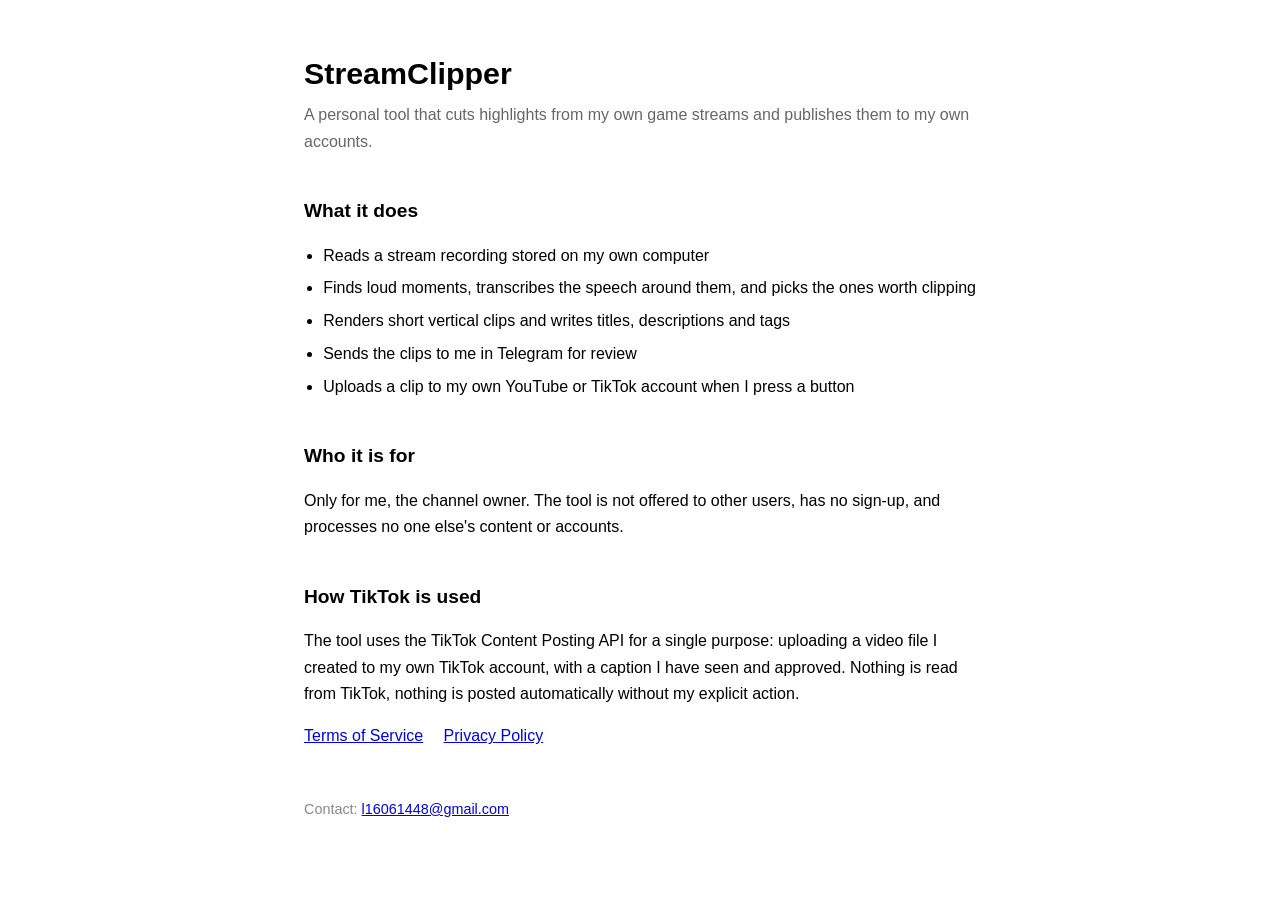
==== index.html @ c7001946 "StreamClipper: сторінки застосунку, умови й політика приватності" ====
<!DOCTYPE html>
<html lang="uk">
<head>
<meta charset="utf-8">
<meta name="viewport" content="width=device-width, initial-scale=1">
<title>StreamClipper</title>
<style>
  :root { color-scheme: light dark; }
  body { max-width: 42rem; margin: 3rem auto; padding: 0 1.25rem;
         font: 16px/1.65 -apple-system, BlinkMacSystemFont, "Segoe UI", sans-serif; }
  h1 { font-size: 1.9rem; margin-bottom: .25rem; }
  .lead { color: #666; margin-top: 0; }
  h2 { margin-top: 2.5rem; font-size: 1.2rem; }
  ul { padding-left: 1.2rem; }
  li { margin: .4rem 0; }
  nav a { margin-right: 1rem; }
  footer { margin-top: 3rem; color: #888; font-size: .9rem; }
</style>
</head>
<body>
<h1>StreamClipper</h1>
<p class="lead">A personal tool that cuts highlights from my own game streams
and publishes them to my own accounts.</p>

<h2>What it does</h2>
<ul>
  <li>Reads a stream recording stored on my own computer</li>
  <li>Finds loud moments, transcribes the speech around them, and picks the
      ones worth clipping</li>
  <li>Renders short vertical clips and writes titles, descriptions and tags</li>
  <li>Sends the clips to me in Telegram for review</li>
  <li>Uploads a clip to my own YouTube or TikTok account when I press a button</li>
</ul>

<h2>Who it is for</h2>
<p>Only for me, the channel owner. The tool is not offered to other users, has
no sign-up, and processes no one else's content or accounts.</p>

<h2>How TikTok is used</h2>
<p>The tool uses the TikTok Content Posting API for a single purpose: uploading
a video file I created to my own TikTok account, with a caption I have seen and
approved. Nothing is read from TikTok, nothing is posted automatically without
my explicit action.</p>

<nav>
  <a href="terms.html">Terms of Service</a>
  <a href="privacy.html">Privacy Policy</a>
</nav>

<footer>Contact: <a href="mailto:l16061448@gmail.com">l16061448@gmail.com</a></footer>
</body>
</html>
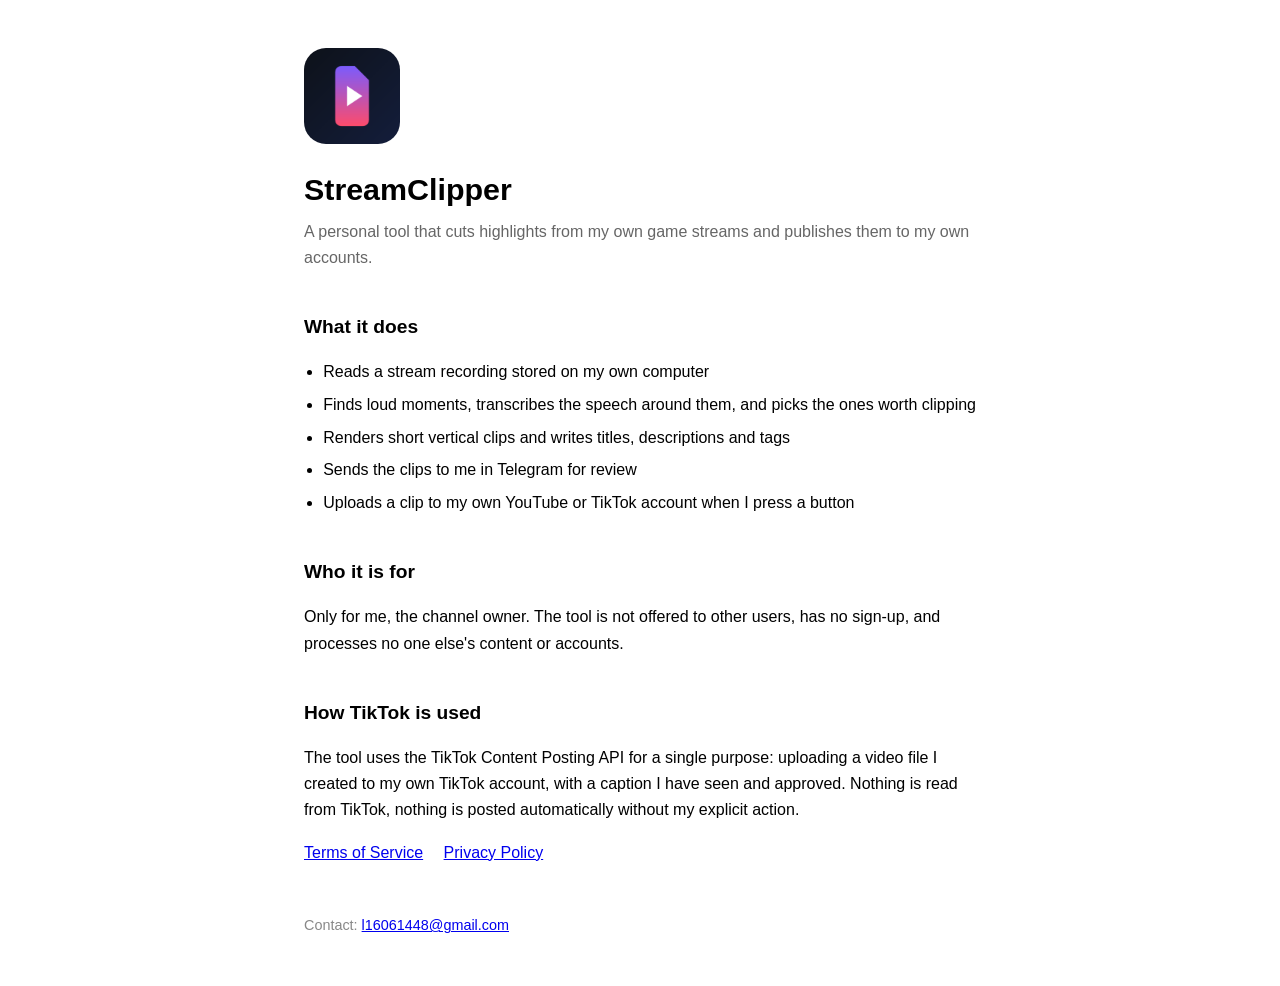
==== commit 06ad6df1: "Лого на сайті: іконка вкладки й зображення на головній" ====
--- a/index.html
+++ b/index.html
@@ -3,12 +3,15 @@
 <head>
 <meta charset="utf-8">
 <meta name="viewport" content="width=device-width, initial-scale=1">
+<link rel="icon" type="image/png" href="logo.png">
 <title>StreamClipper</title>
 <style>
   :root { color-scheme: light dark; }
   body { max-width: 42rem; margin: 3rem auto; padding: 0 1.25rem;
          font: 16px/1.65 -apple-system, BlinkMacSystemFont, "Segoe UI", sans-serif; }
   h1 { font-size: 1.9rem; margin-bottom: .25rem; }
+  .logo { width: 96px; height: 96px; border-radius: 22px; display: block;
+          margin-bottom: 1.25rem; }
   .lead { color: #666; margin-top: 0; }
   h2 { margin-top: 2.5rem; font-size: 1.2rem; }
   ul { padding-left: 1.2rem; }
@@ -18,6 +21,7 @@
 </style>
 </head>
 <body>
+<img class="logo" src="logo.png" alt="StreamClipper">
 <h1>StreamClipper</h1>
 <p class="lead">A personal tool that cuts highlights from my own game streams
 and publishes them to my own accounts.</p>
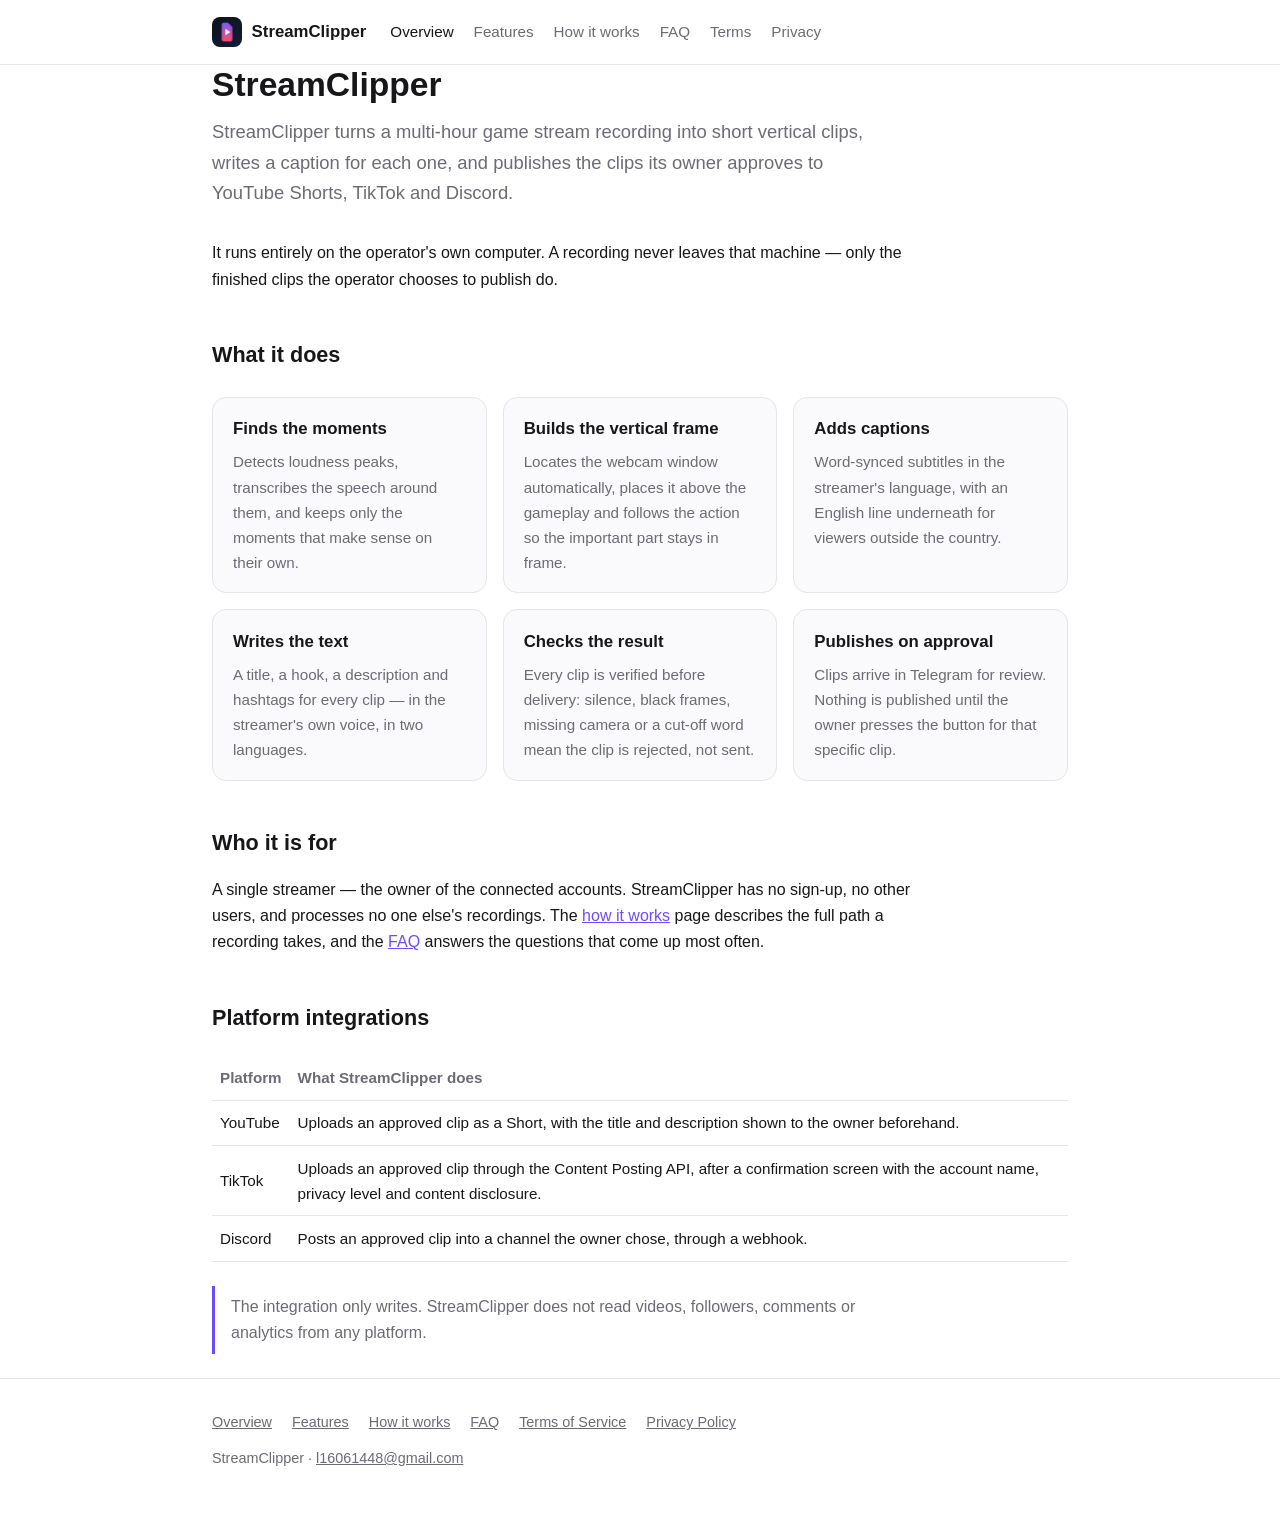
==== commit 51b20897: "Повноцінний сайт: розділи Features, How it works, FAQ; спільний вигляд" ====
--- a/index.html
+++ b/index.html
@@ -1,56 +1,103 @@
 <!DOCTYPE html>
-<html lang="uk">
+<html lang="en">
 <head>
 <meta charset="utf-8">
 <meta name="viewport" content="width=device-width, initial-scale=1">
 <link rel="icon" type="image/png" href="logo.png">
+<link rel="stylesheet" href="style.css">
 <title>StreamClipper</title>
-<style>
-  :root { color-scheme: light dark; }
-  body { max-width: 42rem; margin: 3rem auto; padding: 0 1.25rem;
-         font: 16px/1.65 -apple-system, BlinkMacSystemFont, "Segoe UI", sans-serif; }
-  h1 { font-size: 1.9rem; margin-bottom: .25rem; }
-  .logo { width: 96px; height: 96px; border-radius: 22px; display: block;
-          margin-bottom: 1.25rem; }
-  .lead { color: #666; margin-top: 0; }
-  h2 { margin-top: 2.5rem; font-size: 1.2rem; }
-  ul { padding-left: 1.2rem; }
-  li { margin: .4rem 0; }
-  nav a { margin-right: 1rem; }
-  footer { margin-top: 3rem; color: #888; font-size: .9rem; }
-</style>
+<meta name="description" content="StreamClipper turns long game stream recordings into short vertical clips and publishes the approved ones to YouTube Shorts, TikTok and Discord.">
 </head>
 <body>
-<img class="logo" src="logo.png" alt="StreamClipper">
-<h1>StreamClipper</h1>
-<p class="lead">A personal tool that cuts highlights from my own game streams
-and publishes them to my own accounts.</p>
 
-<h2>What it does</h2>
-<ul>
-  <li>Reads a stream recording stored on my own computer</li>
-  <li>Finds loud moments, transcribes the speech around them, and picks the
-      ones worth clipping</li>
-  <li>Renders short vertical clips and writes titles, descriptions and tags</li>
-  <li>Sends the clips to me in Telegram for review</li>
-  <li>Uploads a clip to my own YouTube or TikTok account when I press a button</li>
-</ul>
+<header class="top">
+  <div class="wrap">
+    <a class="brand" href="index.html"><img src="logo.png" alt="">StreamClipper</a>
+    <nav class="main">
+      <a href="index.html" aria-current="page">Overview</a>
+      <a href="features.html">Features</a>
+      <a href="how-it-works.html">How it works</a>
+      <a href="faq.html">FAQ</a>
+      <a href="terms.html">Terms</a>
+      <a href="privacy.html">Privacy</a>
+    </nav>
+  </div>
+</header>
 
-<h2>Who it is for</h2>
-<p>Only for me, the channel owner. The tool is not offered to other users, has
-no sign-up, and processes no one else's content or accounts.</p>
+<main class="wrap">
+  <h1>StreamClipper</h1>
+  <p class="lead">StreamClipper turns a multi-hour game stream recording into
+  short vertical clips, writes a caption for each one, and publishes the clips
+  its owner approves to YouTube Shorts, TikTok and Discord.</p>
 
-<h2>How TikTok is used</h2>
-<p>The tool uses the TikTok Content Posting API for a single purpose: uploading
-a video file I created to my own TikTok account, with a caption I have seen and
-approved. Nothing is read from TikTok, nothing is posted automatically without
-my explicit action.</p>
+  <p>It runs entirely on the operator's own computer. A recording never leaves
+  that machine — only the finished clips the operator chooses to publish do.</p>
 
-<nav>
-  <a href="terms.html">Terms of Service</a>
-  <a href="privacy.html">Privacy Policy</a>
-</nav>
+  <h2>What it does</h2>
+  <div class="grid">
+    <div class="card">
+      <h3>Finds the moments</h3>
+      <p>Detects loudness peaks, transcribes the speech around them, and keeps
+      only the moments that make sense on their own.</p>
+    </div>
+    <div class="card">
+      <h3>Builds the vertical frame</h3>
+      <p>Locates the webcam window automatically, places it above the gameplay
+      and follows the action so the important part stays in frame.</p>
+    </div>
+    <div class="card">
+      <h3>Adds captions</h3>
+      <p>Word-synced subtitles in the streamer's language, with an English line
+      underneath for viewers outside the country.</p>
+    </div>
+    <div class="card">
+      <h3>Writes the text</h3>
+      <p>A title, a hook, a description and hashtags for every clip — in the
+      streamer's own voice, in two languages.</p>
+    </div>
+    <div class="card">
+      <h3>Checks the result</h3>
+      <p>Every clip is verified before delivery: silence, black frames, missing
+      camera or a cut-off word mean the clip is rejected, not sent.</p>
+    </div>
+    <div class="card">
+      <h3>Publishes on approval</h3>
+      <p>Clips arrive in Telegram for review. Nothing is published until the
+      owner presses the button for that specific clip.</p>
+    </div>
+  </div>
 
-<footer>Contact: <a href="mailto:l16061448@gmail.com">l16061448@gmail.com</a></footer>
+  <h2>Who it is for</h2>
+  <p>A single streamer — the owner of the connected accounts. StreamClipper has
+  no sign-up, no other users, and processes no one else's recordings. The
+  <a href="how-it-works.html">how it works</a> page describes the full path a
+  recording takes, and the <a href="faq.html">FAQ</a> answers the questions that
+  come up most often.</p>
+
+  <h2>Platform integrations</h2>
+  <table>
+    <tr><th>Platform</th><th>What StreamClipper does</th></tr>
+    <tr><td>YouTube</td><td>Uploads an approved clip as a Short, with the title and description shown to the owner beforehand.</td></tr>
+    <tr><td>TikTok</td><td>Uploads an approved clip through the Content Posting API, after a confirmation screen with the account name, privacy level and content disclosure.</td></tr>
+    <tr><td>Discord</td><td>Posts an approved clip into a channel the owner chose, through a webhook.</td></tr>
+  </table>
+  <p class="note">The integration only writes. StreamClipper does not read
+  videos, followers, comments or analytics from any platform.</p>
+</main>
+
+<footer class="bottom">
+  <div class="wrap">
+    <nav>
+      <a href="index.html">Overview</a>
+      <a href="features.html">Features</a>
+      <a href="how-it-works.html">How it works</a>
+      <a href="faq.html">FAQ</a>
+      <a href="terms.html">Terms of Service</a>
+      <a href="privacy.html">Privacy Policy</a>
+    </nav>
+    StreamClipper · <a href="mailto:l16061448@gmail.com">l16061448@gmail.com</a>
+  </div>
+</footer>
+
 </body>
 </html>
--- a/style.css
+++ b/style.css
@@ -0,0 +1,160 @@
+/* Спільний вигляд для всіх сторінок StreamClipper.
+   Один файл, щоб назва в шапці й підвалі скрізь була однакова — саме на
+   розбіжність назви та сайту скаржився рецензент TikTok. */
+
+:root {
+  color-scheme: light dark;
+  --bg: #ffffff;
+  --fg: #17171a;
+  --muted: #6b6b76;
+  --line: #e5e5ea;
+  --accent: #6d4cff;
+  --card: #fafafc;
+}
+
+@media (prefers-color-scheme: dark) {
+  :root {
+    --bg: #131316;
+    --fg: #ececf1;
+    --muted: #9a9aa6;
+    --line: #2a2a31;
+    --card: #1b1b20;
+  }
+}
+
+* { box-sizing: border-box; }
+
+body {
+  margin: 0;
+  background: var(--bg);
+  color: var(--fg);
+  font: 16px/1.65 -apple-system, BlinkMacSystemFont, "Segoe UI", Roboto, sans-serif;
+}
+
+.wrap { max-width: 56rem; margin: 0 auto; padding: 0 1.25rem; }
+
+/* ── Шапка ─────────────────────────────────────────────────────────── */
+
+header.top {
+  border-bottom: 1px solid var(--line);
+  position: sticky;
+  top: 0;
+  background: var(--bg);
+  z-index: 10;
+}
+
+.top .wrap {
+  display: flex;
+  align-items: center;
+  gap: 1.5rem;
+  height: 64px;
+}
+
+.brand {
+  display: flex;
+  align-items: center;
+  gap: .6rem;
+  font-weight: 700;
+  font-size: 1.05rem;
+  text-decoration: none;
+  color: var(--fg);
+  white-space: nowrap;
+}
+
+.brand img { width: 30px; height: 30px; border-radius: 8px; }
+
+nav.main { display: flex; gap: 1.25rem; flex-wrap: wrap; }
+
+nav.main a {
+  color: var(--muted);
+  text-decoration: none;
+  font-size: .95rem;
+}
+
+nav.main a:hover, nav.main a[aria-current] { color: var(--fg); }
+
+/* ── Вміст ─────────────────────────────────────────────────────────── */
+
+main { padding: 3rem 0 4rem; }
+
+h1 { font-size: 2.1rem; line-height: 1.2; margin: 0 0 .75rem; }
+h2 { font-size: 1.35rem; margin: 2.75rem 0 .75rem; }
+h3 { font-size: 1.05rem; margin: 1.75rem 0 .4rem; }
+
+.lead { font-size: 1.15rem; color: var(--muted); margin: 0 0 2rem; max-width: 42rem; }
+
+p, li { max-width: 44rem; }
+ul { padding-left: 1.15rem; }
+li { margin: .35rem 0; }
+
+a { color: var(--accent); }
+
+.grid {
+  display: grid;
+  grid-template-columns: repeat(auto-fit, minmax(15rem, 1fr));
+  gap: 1rem;
+  margin: 1.5rem 0;
+}
+
+.card {
+  border: 1px solid var(--line);
+  background: var(--card);
+  border-radius: 14px;
+  padding: 1.1rem 1.25rem;
+}
+
+.card h3 { margin-top: 0; }
+.card p { margin: 0; color: var(--muted); font-size: .95rem; }
+
+.steps { counter-reset: step; list-style: none; padding: 0; }
+
+.steps li {
+  counter-increment: step;
+  position: relative;
+  padding-left: 2.6rem;
+  margin: 1.1rem 0;
+}
+
+.steps li::before {
+  content: counter(step);
+  position: absolute;
+  left: 0;
+  top: -.1rem;
+  width: 1.9rem;
+  height: 1.9rem;
+  border-radius: 50%;
+  background: var(--accent);
+  color: #fff;
+  display: grid;
+  place-items: center;
+  font-size: .9rem;
+  font-weight: 700;
+}
+
+.note {
+  border-left: 3px solid var(--accent);
+  padding: .5rem 0 .5rem 1rem;
+  color: var(--muted);
+  margin: 1.5rem 0;
+}
+
+dl.faq dt { font-weight: 600; margin-top: 1.5rem; }
+dl.faq dd { margin: .35rem 0 0; color: var(--muted); max-width: 44rem; }
+
+table { border-collapse: collapse; width: 100%; margin: 1.25rem 0; font-size: .95rem; }
+th, td { text-align: left; padding: .6rem .5rem; border-bottom: 1px solid var(--line); }
+th { color: var(--muted); font-weight: 600; }
+
+.updated { color: var(--muted); font-size: .9rem; }
+
+/* ── Підвал ────────────────────────────────────────────────────────── */
+
+footer.bottom {
+  border-top: 1px solid var(--line);
+  padding: 2rem 0 3rem;
+  color: var(--muted);
+  font-size: .9rem;
+}
+
+footer.bottom nav { display: flex; gap: 1.25rem; flex-wrap: wrap; margin-bottom: .75rem; }
+footer.bottom a { color: var(--muted); }
